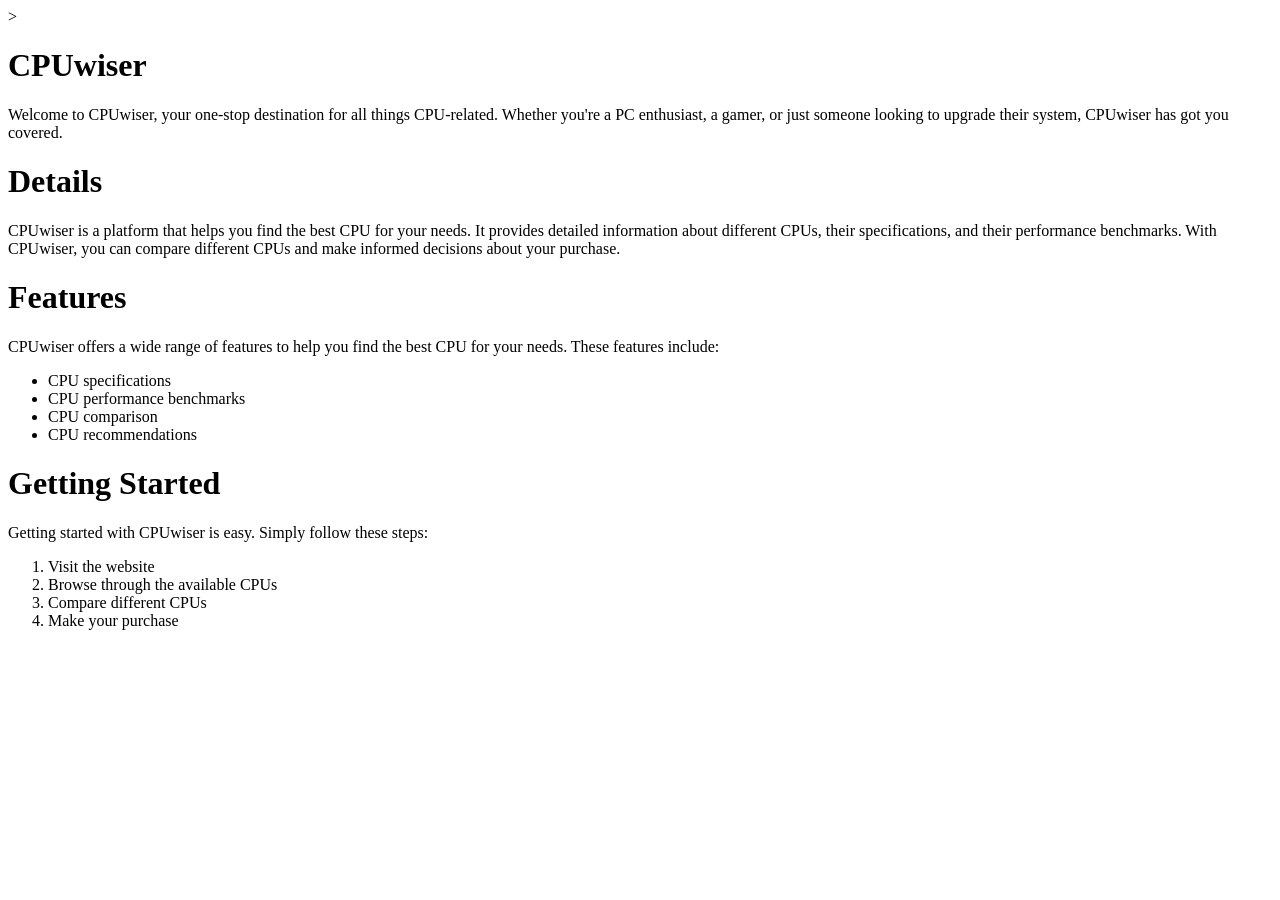
==== docs/index.html @ a4c23f47 "init index page" ====
>
<!DOCTYPE html>
<html lang="en">

<head>
    <meta charset="UTF-8">
    <meta name="viewport" content="width=device-width, initial-scale=1.0">
    <title>doc for the CPUwiser</title>
</head>

<body>
    <!--  want to make the some landing page here just make the center text like the CPU wise and then in the bottom like that the some thing is comming up and this doc is for that project details with the arcticture diagram and all teh ting 
       -->
    <h1>
        CPUwiser
    </h1>
    <div>
        <p>
            Welcome to CPUwiser, your one-stop destination for all things CPU-related. Whether you're a PC
            enthusiast, a gamer, or just someone looking to upgrade their system, CPUwiser has got you covered.
        </p>
    </div>
    <div>
        <h1>
            Details
        </h1>
        <p>
            CPUwiser is a platform that helps you find the best CPU for your needs. It provides detailed information
            about different CPUs, their specifications, and their performance benchmarks. With CPUwiser, you can compare
            different CPUs and make informed decisions about your purchase.
        </p>
    </div>
    <div>
        <h1>
            Features
        </h1>
        <p>
            CPUwiser offers a wide range of features to help you find the best CPU for your needs. These features
            include:
        </p>
        <ul>
            <li>CPU specifications</li>
            <li>CPU performance benchmarks</li>
            <li>CPU comparison</li>
            <li>CPU recommendations</li>
        </ul>
    </div>
    <div>
        <h1>
            Getting Started
        </h1>
        <p>
            Getting started with CPUwiser is easy. Simply follow these steps:
        </p>
        <ol>
            <li>Visit the website</li>
            <li>Browse through the available CPUs</li>
            <li>Compare different CPUs</li>
            <li>Make your purchase</li>
        </ol>
    </div>
</body>

</html>
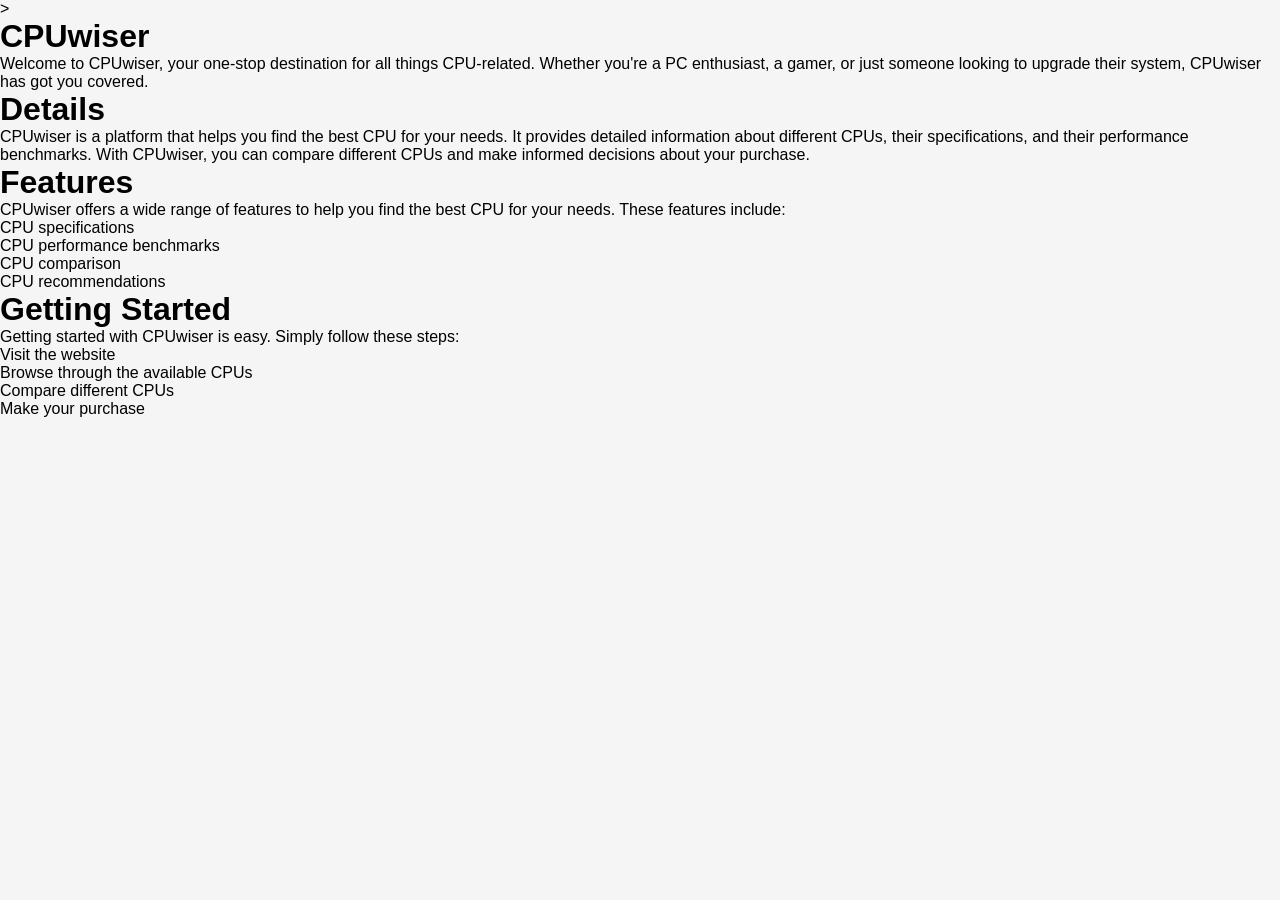
==== commit 74481279: "init index page 01" ====
--- a/docs/index.html
+++ b/docs/index.html
@@ -7,6 +7,18 @@
     <meta name="viewport" content="width=device-width, initial-scale=1.0">
     <title>doc for the CPUwiser</title>
 </head>
+<style>
+    * {
+        margin: 0;
+        padding: 0;
+        box-sizing: border-box;
+    }
+
+    body {
+        font-family: Arial, sans-serif;
+        background-color: #f5f5f5;
+    }
+</style>
 
 <body>
     <!--  want to make the some landing page here just make the center text like the CPU wise and then in the bottom like that the some thing is comming up and this doc is for that project details with the arcticture diagram and all teh ting 
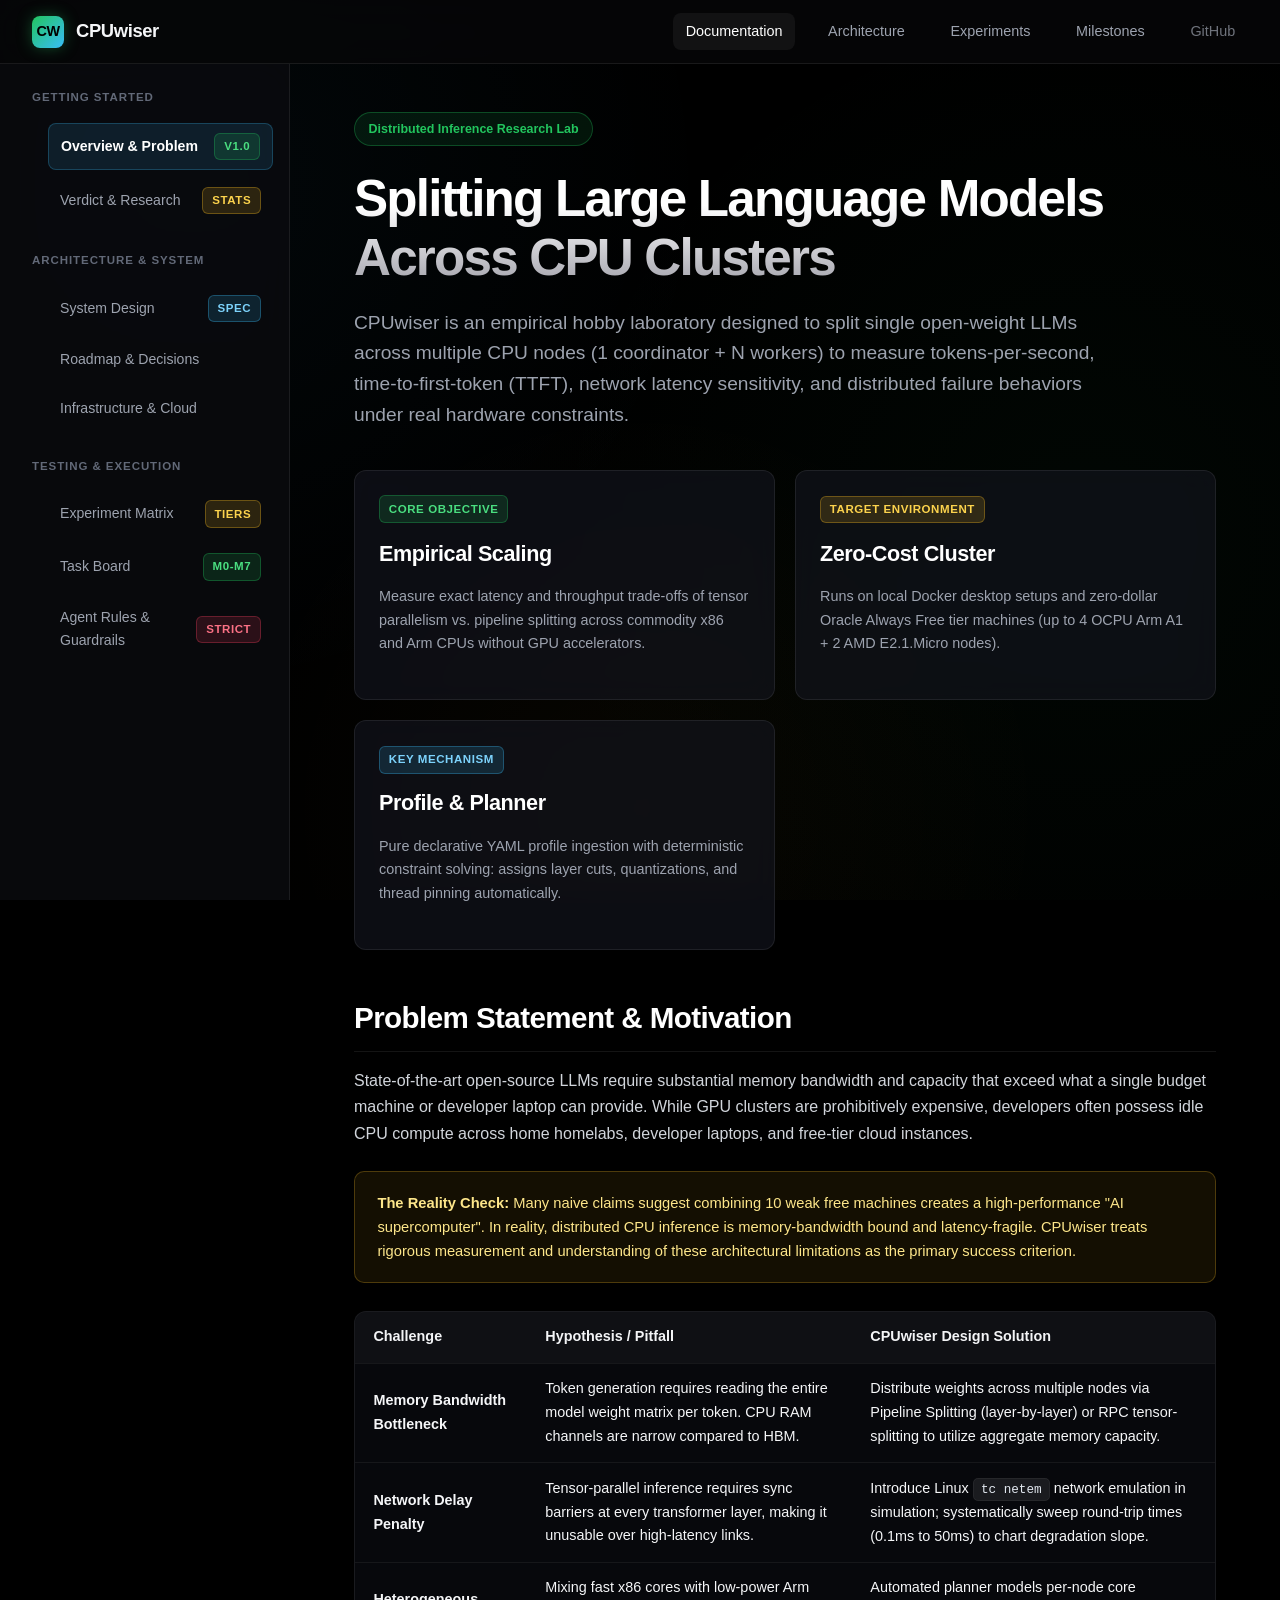
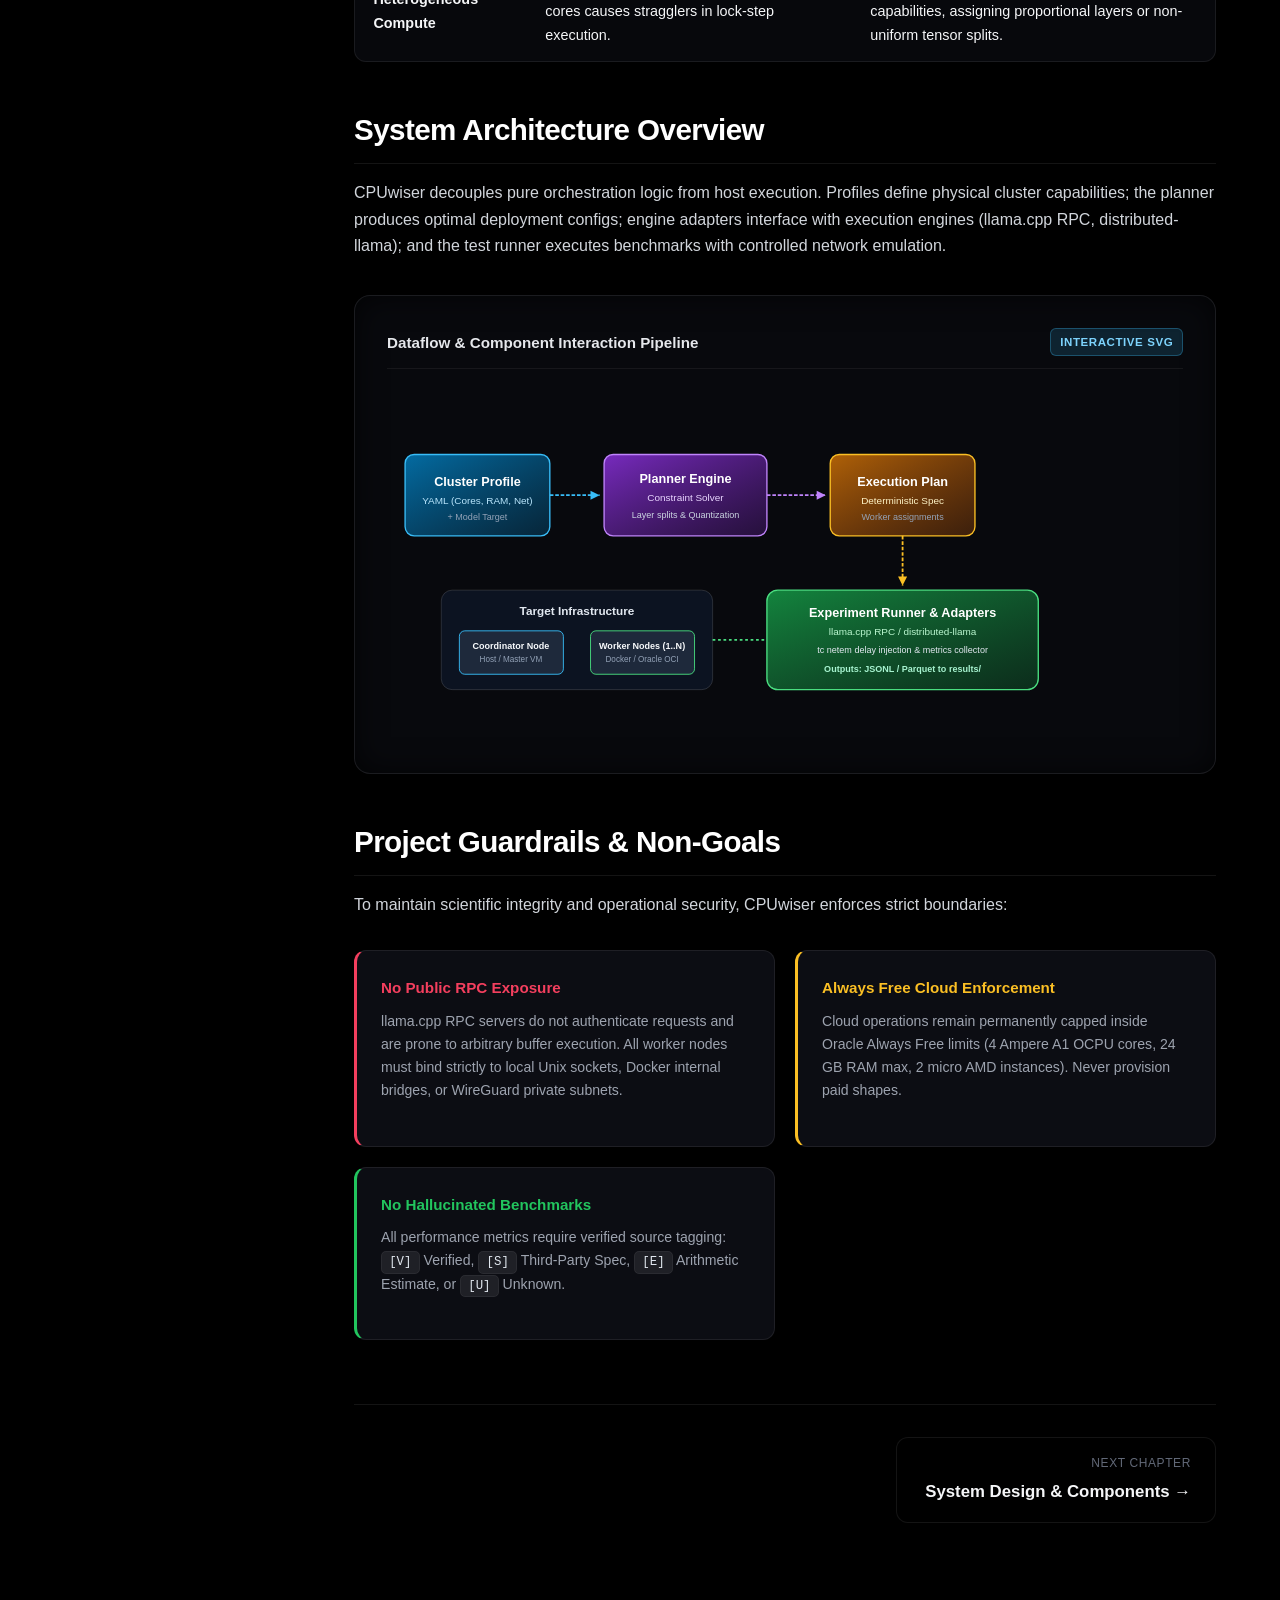
==== commit b7687241: "pushing docs" ====
--- a/docs/index.html
+++ b/docs/index.html
@@ -1,76 +1,275 @@
->
 <!DOCTYPE html>
 <html lang="en">
-
 <head>
-    <meta charset="UTF-8">
-    <meta name="viewport" content="width=device-width, initial-scale=1.0">
-    <title>doc for the CPUwiser</title>
+  <meta charset="UTF-8">
+  <meta name="viewport" content="width=device-width, initial-scale=1.0">
+  <title>CPUwiser — Distributed-CPU LLM Inference Lab</title>
+  <link rel="stylesheet" href="website/assets/css/style.css">
 </head>
-<style>
-    * {
-        margin: 0;
-        padding: 0;
-        box-sizing: border-box;
-    }
-
-    body {
-        font-family: Arial, sans-serif;
-        background-color: #f5f5f5;
-    }
-</style>
-
 <body>
-    <!--  want to make the some landing page here just make the center text like the CPU wise and then in the bottom like that the some thing is comming up and this doc is for that project details with the arcticture diagram and all teh ting 
-       -->
-    <h1>
-        CPUwiser
-    </h1>
-    <div>
+
+  <!-- Top Navigation Bar -->
+  <header class="top-nav">
+    <a href="index.html" class="brand">
+      <div class="brand-icon">CW</div>
+      <span>CPUwiser</span>
+    </a>
+    <nav class="nav-links">
+      <a href="index.html" class="nav-link active">Documentation</a>
+      <a href="website/design.html" class="nav-link">Architecture</a>
+      <a href="website/experiments.html" class="nav-link">Experiments</a>
+      <a href="website/tasks.html" class="nav-link">Milestones</a>
+      <a href="https://github.com" target="_blank" class="nav-link" style="opacity: 0.7;">GitHub</a>
+    </nav>
+  </header>
+
+  <div class="app-layout">
+    <!-- Left Book-Style Sidebar -->
+    <aside class="sidebar">
+      <div class="sidebar-group">
+        <div class="sidebar-title">Getting Started</div>
+        <ul class="sidebar-menu">
+          <li class="sidebar-item active"><a href="index.html"><span>Overview & Problem</span> <span class="badge badge-green">v1.0</span></a></li>
+          <li class="sidebar-item"><a href="website/research.html"><span>Verdict & Research</span> <span class="badge badge-yellow">Stats</span></a></li>
+        </ul>
+      </div>
+
+      <div class="sidebar-group">
+        <div class="sidebar-title">Architecture & System</div>
+        <ul class="sidebar-menu">
+          <li class="sidebar-item"><a href="website/design.html"><span>System Design</span> <span class="badge badge-cyan">Spec</span></a></li>
+          <li class="sidebar-item"><a href="website/plan.html"><span>Roadmap & Decisions</span></a></li>
+          <li class="sidebar-item"><a href="website/infra.html"><span>Infrastructure & Cloud</span></a></li>
+        </ul>
+      </div>
+
+      <div class="sidebar-group">
+        <div class="sidebar-title">Testing & Execution</div>
+        <ul class="sidebar-menu">
+          <li class="sidebar-item"><a href="website/experiments.html"><span>Experiment Matrix</span> <span class="badge badge-yellow">Tiers</span></a></li>
+          <li class="sidebar-item"><a href="website/tasks.html"><span>Task Board</span> <span class="badge badge-green">M0-M7</span></a></li>
+          <li class="sidebar-item"><a href="website/claude.html"><span>Agent Rules & Guardrails</span> <span class="badge badge-red">Strict</span></a></li>
+        </ul>
+      </div>
+    </aside>
+
+    <!-- Main Content Area -->
+    <main class="main-wrapper">
+      <div class="content-container">
+        
+        <!-- Hero Section -->
+        <div class="hero-badge">Distributed Inference Research Lab</div>
+        <h1 class="hero-title">Splitting Large Language Models Across CPU Clusters</h1>
+        <p class="hero-subtitle">
+          CPUwiser is an empirical hobby laboratory designed to split single open-weight LLMs across multiple CPU nodes (1 coordinator + N workers) to measure tokens-per-second, time-to-first-token (TTFT), network latency sensitivity, and distributed failure behaviors under real hardware constraints.
+        </p>
+
+        <!-- Executive Metrics Cards -->
+        <div class="card-grid">
+          <div class="glass-card">
+            <span class="badge badge-green">Core Objective</span>
+            <h3 style="margin-top: 0.75rem;">Empirical Scaling</h3>
+            <p style="color: var(--text-secondary); font-size: 0.9rem;">
+              Measure exact latency and throughput trade-offs of tensor parallelism vs. pipeline splitting across commodity x86 and Arm CPUs without GPU accelerators.
+            </p>
+          </div>
+          <div class="glass-card">
+            <span class="badge badge-yellow">Target Environment</span>
+            <h3 style="margin-top: 0.75rem;">Zero-Cost Cluster</h3>
+            <p style="color: var(--text-secondary); font-size: 0.9rem;">
+              Runs on local Docker desktop setups and zero-dollar Oracle Always Free tier machines (up to 4 OCPU Arm A1 + 2 AMD E2.1.Micro nodes).
+            </p>
+          </div>
+          <div class="glass-card">
+            <span class="badge badge-cyan">Key Mechanism</span>
+            <h3 style="margin-top: 0.75rem;">Profile & Planner</h3>
+            <p style="color: var(--text-secondary); font-size: 0.9rem;">
+              Pure declarative YAML profile ingestion with deterministic constraint solving: assigns layer cuts, quantizations, and thread pinning automatically.
+            </p>
+          </div>
+        </div>
+
+        <!-- Problem Statement & Solution Section -->
+        <h2>Problem Statement & Motivation</h2>
         <p>
-            Welcome to CPUwiser, your one-stop destination for all things CPU-related. Whether you're a PC
-            enthusiast, a gamer, or just someone looking to upgrade their system, CPUwiser has got you covered.
-        </p>
-    </div>
-    <div>
-        <h1>
-            Details
-        </h1>
+          State-of-the-art open-source LLMs require substantial memory bandwidth and capacity that exceed what a single budget machine or developer laptop can provide. While GPU clusters are prohibitively expensive, developers often possess idle CPU compute across home homelabs, developer laptops, and free-tier cloud instances.
+        </p>
+
+        <div class="callout callout-warning">
+          <div>
+            <strong>The Reality Check:</strong> Many naive claims suggest combining 10 weak free machines creates a high-performance "AI supercomputer". In reality, distributed CPU inference is memory-bandwidth bound and latency-fragile. CPUwiser treats rigorous measurement and understanding of these architectural limitations as the primary success criterion.
+          </div>
+        </div>
+
+        <div class="table-container">
+          <table>
+            <thead>
+              <tr>
+                <th>Challenge</th>
+                <th>Hypothesis / Pitfall</th>
+                <th>CPUwiser Design Solution</th>
+              </tr>
+            </thead>
+            <tbody>
+              <tr>
+                <td><strong>Memory Bandwidth Bottleneck</strong></td>
+                <td>Token generation requires reading the entire model weight matrix per token. CPU RAM channels are narrow compared to HBM.</td>
+                <td>Distribute weights across multiple nodes via Pipeline Splitting (layer-by-layer) or RPC tensor-splitting to utilize aggregate memory capacity.</td>
+              </tr>
+              <tr>
+                <td><strong>Network Delay Penalty</strong></td>
+                <td>Tensor-parallel inference requires sync barriers at every transformer layer, making it unusable over high-latency links.</td>
+                <td>Introduce Linux <code>tc netem</code> network emulation in simulation; systematically sweep round-trip times (0.1ms to 50ms) to chart degradation slope.</td>
+              </tr>
+              <tr>
+                <td><strong>Heterogeneous Compute</strong></td>
+                <td>Mixing fast x86 cores with low-power Arm cores causes stragglers in lock-step execution.</td>
+                <td>Automated planner models per-node core capabilities, assigning proportional layers or non-uniform tensor splits.</td>
+              </tr>
+            </tbody>
+          </table>
+        </div>
+
+        <!-- Interactive Architecture Diagram -->
+        <h2>System Architecture Overview</h2>
         <p>
-            CPUwiser is a platform that helps you find the best CPU for your needs. It provides detailed information
-            about different CPUs, their specifications, and their performance benchmarks. With CPUwiser, you can compare
-            different CPUs and make informed decisions about your purchase.
-        </p>
-    </div>
-    <div>
-        <h1>
-            Features
-        </h1>
+          CPUwiser decouples pure orchestration logic from host execution. Profiles define physical cluster capabilities; the planner produces optimal deployment configs; engine adapters interface with execution engines (llama.cpp RPC, distributed-llama); and the test runner executes benchmarks with controlled network emulation.
+        </p>
+
+        <div class="diagram-container">
+          <div class="diagram-header">
+            <span class="diagram-title">Dataflow & Component Interaction Pipeline</span>
+            <span class="badge badge-cyan">Interactive SVG</span>
+          </div>
+
+          <svg viewBox="0 0 880 340" width="100%" height="340" style="font-family: var(--font-sans);">
+            <defs>
+              <linearGradient id="grad-blue" x1="0%" y1="0%" x2="100%" y2="100%">
+                <stop offset="0%" stop-color="#0284c7" stop-opacity="0.8"/>
+                <stop offset="100%" stop-color="#0369a1" stop-opacity="0.3"/>
+              </linearGradient>
+              <linearGradient id="grad-green" x1="0%" y1="0%" x2="100%" y2="100%">
+                <stop offset="0%" stop-color="#16a34a" stop-opacity="0.8"/>
+                <stop offset="100%" stop-color="#15803d" stop-opacity="0.3"/>
+              </linearGradient>
+              <linearGradient id="grad-yellow" x1="0%" y1="0%" x2="100%" y2="100%">
+                <stop offset="0%" stop-color="#d97706" stop-opacity="0.8"/>
+                <stop offset="100%" stop-color="#b45309" stop-opacity="0.3"/>
+              </linearGradient>
+              <linearGradient id="grad-purple" x1="0%" y1="0%" x2="100%" y2="100%">
+                <stop offset="0%" stop-color="#9333ea" stop-opacity="0.8"/>
+                <stop offset="100%" stop-color="#6b21a8" stop-opacity="0.3"/>
+              </linearGradient>
+              <filter id="glow" x="-20%" y="-20%" width="140%" height="140%">
+                <feGaussianBlur stdDeviation="5" result="blur" />
+                <feComposite in="SourceGraphic" in2="blur" operator="over" />
+              </filter>
+            </defs>
+
+            <!-- Inputs Box -->
+            <g class="diagram-node">
+              <rect x="20" y="50" width="160" height="90" rx="10" fill="url(#grad-blue)" stroke="#38bdf8" stroke-width="1.5" />
+              <text x="100" y="85" fill="#ffffff" font-size="14" font-weight="700" text-anchor="middle">Cluster Profile</text>
+              <text x="100" y="105" fill="#bae6fd" font-size="11" text-anchor="middle">YAML (Cores, RAM, Net)</text>
+              <text x="100" y="122" fill="#94a3b8" font-size="10" text-anchor="middle">+ Model Target</text>
+            </g>
+
+            <!-- Arrow 1 -->
+            <path d="M 180 95 L 235 95" stroke="#38bdf8" stroke-width="2" marker-end="url(#arrow)" stroke-dasharray="4 2"/>
+            <polygon points="235,95 225,90 225,100" fill="#38bdf8" />
+
+            <!-- Planner Box -->
+            <g class="diagram-node">
+              <rect x="240" y="50" width="180" height="90" rx="10" fill="url(#grad-purple)" stroke="#c084fc" stroke-width="1.5" />
+              <text x="330" y="82" fill="#ffffff" font-size="14" font-weight="700" text-anchor="middle">Planner Engine</text>
+              <text x="330" y="102" fill="#e9d5ff" font-size="11" text-anchor="middle">Constraint Solver</text>
+              <text x="330" y="120" fill="#cbd5e1" font-size="10" text-anchor="middle">Layer splits & Quantization</text>
+            </g>
+
+            <!-- Arrow 2 -->
+            <path d="M 420 95 L 485 95" stroke="#c084fc" stroke-width="2" stroke-dasharray="4 2"/>
+            <polygon points="485,95 475,90 475,100" fill="#c084fc" />
+
+            <!-- Plan Spec -->
+            <g class="diagram-node">
+              <rect x="490" y="50" width="160" height="90" rx="10" fill="url(#grad-yellow)" stroke="#fbbf24" stroke-width="1.5" />
+              <text x="570" y="85" fill="#ffffff" font-size="14" font-weight="700" text-anchor="middle">Execution Plan</text>
+              <text x="570" y="105" fill="#fef3c7" font-size="11" text-anchor="middle">Deterministic Spec</text>
+              <text x="570" y="122" fill="#94a3b8" font-size="10" text-anchor="middle">Worker assignments</text>
+            </g>
+
+            <!-- Arrow 3 (down to Runner) -->
+            <path d="M 570 140 L 570 195" stroke="#fbbf24" stroke-width="2" stroke-dasharray="4 2"/>
+            <polygon points="570,195 565,185 575,185" fill="#fbbf24" />
+
+            <!-- Runner & Infra Execution -->
+            <g class="diagram-node">
+              <rect x="420" y="200" width="300" height="110" rx="12" fill="url(#grad-green)" stroke="#4ade80" stroke-width="1.5" />
+              <text x="570" y="230" fill="#ffffff" font-size="14" font-weight="700" text-anchor="middle">Experiment Runner & Adapters</text>
+              <text x="570" y="250" fill="#bbf7d0" font-size="11" text-anchor="middle">llama.cpp RPC / distributed-llama</text>
+              <text x="570" y="270" fill="#e2e8f0" font-size="10" text-anchor="middle">tc netem delay injection & metrics collector</text>
+              <text x="570" y="290" fill="#a7f3d0" font-size="10" font-weight="600" text-anchor="middle">Outputs: JSONL / Parquet to results/</text>
+            </g>
+
+            <!-- Nodes simulation -->
+            <g class="diagram-node">
+              <rect x="60" y="200" width="300" height="110" rx="12" fill="rgba(15, 23, 42, 0.7)" stroke="rgba(255, 255, 255, 0.15)" stroke-width="1" />
+              <text x="210" y="228" fill="#e2e8f0" font-size="13" font-weight="700" text-anchor="middle">Target Infrastructure</text>
+              
+              <rect x="80" y="245" width="115" height="48" rx="6" fill="#1e293b" stroke="#38bdf8" stroke-width="1"/>
+              <text x="137" y="265" fill="#f8fafc" font-size="10" font-weight="600" text-anchor="middle">Coordinator Node</text>
+              <text x="137" y="280" fill="#94a3b8" font-size="9" text-anchor="middle">Host / Master VM</text>
+
+              <rect x="225" y="245" width="115" height="48" rx="6" fill="#1e293b" stroke="#4ade80" stroke-width="1"/>
+              <text x="282" y="265" fill="#f8fafc" font-size="10" font-weight="600" text-anchor="middle">Worker Nodes (1..N)</text>
+              <text x="282" y="280" fill="#94a3b8" font-size="9" text-anchor="middle">Docker / Oracle OCI</text>
+            </g>
+
+            <!-- Line between Infra and Runner -->
+            <path d="M 360 255 L 420 255" stroke="#4ade80" stroke-width="2" stroke-dasharray="3 3"/>
+          </svg>
+        </div>
+
+        <!-- Strict Lab Guardrails -->
+        <h2>Project Guardrails & Non-Goals</h2>
         <p>
-            CPUwiser offers a wide range of features to help you find the best CPU for your needs. These features
-            include:
-        </p>
-        <ul>
-            <li>CPU specifications</li>
-            <li>CPU performance benchmarks</li>
-            <li>CPU comparison</li>
-            <li>CPU recommendations</li>
-        </ul>
-    </div>
-    <div>
-        <h1>
-            Getting Started
-        </h1>
-        <p>
-            Getting started with CPUwiser is easy. Simply follow these steps:
-        </p>
-        <ol>
-            <li>Visit the website</li>
-            <li>Browse through the available CPUs</li>
-            <li>Compare different CPUs</li>
-            <li>Make your purchase</li>
-        </ol>
-    </div>
+          To maintain scientific integrity and operational security, CPUwiser enforces strict boundaries:
+        </p>
+
+        <div class="card-grid">
+          <div class="glass-card" style="border-left: 3px solid var(--accent-red);">
+            <strong style="color: var(--accent-red); font-size: 0.95rem;">No Public RPC Exposure</strong>
+            <p style="margin-top: 0.5rem; font-size: 0.88rem; color: var(--text-secondary);">
+              llama.cpp RPC servers do not authenticate requests and are prone to arbitrary buffer execution. All worker nodes must bind strictly to local Unix sockets, Docker internal bridges, or WireGuard private subnets.
+            </p>
+          </div>
+          <div class="glass-card" style="border-left: 3px solid var(--accent-yellow);">
+            <strong style="color: var(--accent-yellow); font-size: 0.95rem;">Always Free Cloud Enforcement</strong>
+            <p style="margin-top: 0.5rem; font-size: 0.88rem; color: var(--text-secondary);">
+              Cloud operations remain permanently capped inside Oracle Always Free limits (4 Ampere A1 OCPU cores, 24 GB RAM max, 2 micro AMD instances). Never provision paid shapes.
+            </p>
+          </div>
+          <div class="glass-card" style="border-left: 3px solid var(--accent-green);">
+            <strong style="color: var(--accent-green); font-size: 0.95rem;">No Hallucinated Benchmarks</strong>
+            <p style="margin-top: 0.5rem; font-size: 0.88rem; color: var(--text-secondary);">
+              All performance metrics require verified source tagging: <code>[V]</code> Verified, <code>[S]</code> Third-Party Spec, <code>[E]</code> Arithmetic Estimate, or <code>[U]</code> Unknown.
+            </p>
+          </div>
+        </div>
+
+        <!-- Book-Style Footer Navigation -->
+        <div class="doc-footer-nav">
+          <div style="flex: 1;"></div>
+          <a href="website/design.html" class="doc-footer-btn" style="text-align: right;">
+            <span class="label">Next Chapter</span>
+            <span class="title">System Design & Components →</span>
+          </a>
+        </div>
+
+      </div>
+    </main>
+  </div>
+
+  <script src="website/assets/js/main.js"></script>
 </body>
-
-</html>+</html>
--- a/docs/website/assets/css/style.css
+++ b/docs/website/assets/css/style.css
@@ -0,0 +1,552 @@
+/* CPUwiser Production Documentation Design System */
+/* Theme: OLED Pitch Black + Apple-style Frosted Glass + Neon Accents */
+
+:root {
+  --bg-primary: #000000;
+  --bg-secondary: #000000;
+  --bg-tertiary: #000000;
+
+  --glass-bg: rgba(0, 0, 0, 0.65);
+  --glass-bg-hover: rgba(28, 32, 45, 0.75);
+  --glass-border: rgba(255, 255, 255, 0.08);
+  --glass-border-hover: rgba(255, 255, 255, 0.16);
+  --glass-shadow: 0 8px 32px 0 rgba(0, 0, 0, 0.45);
+
+  --text-primary: #f5f6f8;
+  --text-secondary: #9da3af;
+  --text-muted: #626978;
+
+  --accent-green: #22c55e;
+  --accent-green-glow: rgba(34, 197, 94, 0.22);
+  --accent-yellow: #fbbf24;
+  --accent-yellow-glow: rgba(251, 191, 36, 0.22);
+  --accent-red: #f43f5e;
+  --accent-red-glow: rgba(244, 63, 94, 0.22);
+  --accent-cyan: #38bdf8;
+  --accent-cyan-glow: rgba(56, 189, 248, 0.22);
+
+  --font-sans: -apple-system, BlinkMacSystemFont, "SF Pro Display", "SF Pro Text", "Segoe UI", Roboto, Helvetica, Arial, sans-serif;
+  --font-mono: "SF Mono", "Fira Code", Menlo, Monaco, Consolas, monospace;
+
+  --sidebar-width: 290px;
+  --header-height: 64px;
+}
+
+* {
+  margin: 0;
+  padding: 0;
+  box-sizing: border-box;
+}
+
+html {
+  scroll-behavior: smooth;
+  color-scheme: dark;
+}
+
+body {
+  background-color: var(--bg-primary);
+  color: var(--text-primary);
+  font-family: var(--font-sans);
+  line-height: 1.65;
+  -webkit-font-smoothing: antialiased;
+  -moz-osx-font-smoothing: grayscale;
+  overflow-x: hidden;
+  background-image:
+    radial-gradient(circle at 15% 20%, rgba(56, 189, 248, 0.04) 0%, transparent 40%),
+    radial-gradient(circle at 85% 60%, rgba(34, 197, 94, 0.035) 0%, transparent 45%),
+    radial-gradient(circle at 50% 90%, rgba(251, 191, 36, 0.03) 0%, transparent 40%);
+  background-attachment: fixed;
+}
+
+/* Glassmorphism Classes */
+.glass-panel {
+  background: var(--glass-bg);
+  backdrop-filter: blur(18px);
+  -webkit-backdrop-filter: blur(18px);
+  border: 1px solid var(--glass-border);
+  border-radius: 14px;
+  box-shadow: var(--glass-shadow);
+  transition: all 0.25s cubic-bezier(0.16, 1, 0.3, 1);
+}
+
+.glass-panel:hover {
+  border-color: var(--glass-border-hover);
+}
+
+.glass-card {
+  background: rgba(20, 23, 33, 0.6);
+  backdrop-filter: blur(14px);
+  -webkit-backdrop-filter: blur(14px);
+  border: 1px solid var(--glass-border);
+  border-radius: 12px;
+  padding: 1.5rem;
+  transition: transform 0.2s ease, border-color 0.2s ease, box-shadow 0.2s ease;
+}
+
+.glass-card:hover {
+  transform: translateY(-2px);
+  border-color: rgba(255, 255, 255, 0.18);
+  box-shadow: 0 12px 30px rgba(0, 0, 0, 0.5);
+}
+
+/* Layout */
+.app-layout {
+  display: flex;
+  min-height: 100vh;
+}
+
+/* Navigation Header */
+.top-nav {
+  position: fixed;
+  top: 0;
+  left: 0;
+  right: 0;
+  height: var(--header-height);
+  background: rgba(7, 7, 9, 0.75);
+  backdrop-filter: blur(20px);
+  -webkit-backdrop-filter: blur(20px);
+  border-bottom: 1px solid var(--glass-border);
+  display: flex;
+  align-items: center;
+  justify-content: space-between;
+  padding: 0 2rem;
+  z-index: 1000;
+}
+
+.brand {
+  display: flex;
+  align-items: center;
+  gap: 0.75rem;
+  text-decoration: none;
+  color: var(--text-primary);
+  font-weight: 700;
+  font-size: 1.15rem;
+  letter-spacing: -0.02em;
+}
+
+.brand-icon {
+  width: 32px;
+  height: 32px;
+  border-radius: 8px;
+  background: linear-gradient(135deg, #22c55e 0%, #38bdf8 100%);
+  display: flex;
+  align-items: center;
+  justify-content: center;
+  color: #000;
+  font-weight: 900;
+  font-size: 0.9rem;
+  box-shadow: 0 0 15px rgba(34, 197, 94, 0.35);
+}
+
+.nav-links {
+  display: flex;
+  gap: 1.25rem;
+  align-items: center;
+}
+
+.nav-link {
+  color: var(--text-secondary);
+  text-decoration: none;
+  font-size: 0.9rem;
+  font-weight: 500;
+  transition: color 0.15s ease;
+  padding: 0.4rem 0.8rem;
+  border-radius: 8px;
+}
+
+.nav-link:hover,
+.nav-link.active {
+  color: #fff;
+  background: rgba(255, 255, 255, 0.05);
+}
+
+/* Sidebar navigation */
+.sidebar {
+  position: fixed;
+  top: var(--header-height);
+  left: 0;
+  width: var(--sidebar-width);
+  height: calc(100vh - var(--header-height));
+  background: rgba(10, 11, 15, 0.85);
+  backdrop-filter: blur(20px);
+  -webkit-backdrop-filter: blur(20px);
+  border-right: 1px solid var(--glass-border);
+  padding: 1.5rem 1rem 3rem 1.25rem;
+  overflow-y: auto;
+  z-index: 900;
+}
+
+.sidebar::-webkit-scrollbar {
+  width: 5px;
+}
+
+.sidebar::-webkit-scrollbar-thumb {
+  background: rgba(255, 255, 255, 0.1);
+  border-radius: 4px;
+}
+
+.sidebar-group {
+  margin-bottom: 1.75rem;
+}
+
+.sidebar-title {
+  text-transform: uppercase;
+  font-size: 0.72rem;
+  font-weight: 700;
+  letter-spacing: 0.08em;
+  color: var(--text-muted);
+  margin-bottom: 0.6rem;
+  padding-left: 0.75rem;
+}
+
+.sidebar-menu {
+  list-style: none;
+}
+
+.sidebar-item a {
+  display: flex;
+  align-items: center;
+  justify-content: space-between;
+  padding: 0.55rem 0.75rem;
+  color: var(--text-secondary);
+  text-decoration: none;
+  font-size: 0.88rem;
+  font-weight: 500;
+  border-radius: 8px;
+  transition: all 0.15s ease;
+  margin-bottom: 2px;
+}
+
+.sidebar-item a:hover {
+  color: #fff;
+  background: rgba(255, 255, 255, 0.05);
+}
+
+.sidebar-item.active a {
+  color: #fff;
+  background: rgba(56, 189, 248, 0.12);
+  border: 1px solid rgba(56, 189, 248, 0.25);
+  font-weight: 600;
+}
+
+/* Main Content Area */
+.main-wrapper {
+  margin-left: var(--sidebar-width);
+  margin-top: var(--header-height);
+  flex: 1;
+  max-width: calc(100% - var(--sidebar-width));
+  padding: 3rem 4rem 6rem;
+}
+
+.content-container {
+  max-width: 960px;
+  margin: 0 auto;
+}
+
+/* Hero Section */
+.hero-badge {
+  display: inline-flex;
+  align-items: center;
+  gap: 0.5rem;
+  padding: 0.35rem 0.85rem;
+  border-radius: 9999px;
+  font-size: 0.78rem;
+  font-weight: 600;
+  background: rgba(34, 197, 94, 0.1);
+  border: 1px solid rgba(34, 197, 94, 0.3);
+  color: var(--accent-green);
+  margin-bottom: 1.5rem;
+}
+
+.hero-title {
+  font-size: 3.2rem;
+  font-weight: 800;
+  letter-spacing: -0.035em;
+  line-height: 1.15;
+  margin-bottom: 1.25rem;
+  background: linear-gradient(180deg, #ffffff 30%, #a1a1aa 100%);
+  -webkit-background-clip: text;
+  -webkit-text-fill-color: transparent;
+}
+
+.hero-subtitle {
+  font-size: 1.2rem;
+  color: var(--text-secondary);
+  line-height: 1.6;
+  margin-bottom: 2.5rem;
+  max-width: 780px;
+}
+
+/* Callouts / Alerts */
+.callout {
+  padding: 1.15rem 1.4rem;
+  border-radius: 10px;
+  margin: 1.5rem 0;
+  font-size: 0.92rem;
+  display: flex;
+  gap: 0.85rem;
+  align-items: flex-start;
+  backdrop-filter: blur(12px);
+}
+
+.callout-info {
+  background: rgba(56, 189, 248, 0.08);
+  border: 1px solid rgba(56, 189, 248, 0.25);
+  color: #bae6fd;
+}
+
+.callout-warning {
+  background: rgba(251, 191, 36, 0.08);
+  border: 1px solid rgba(251, 191, 36, 0.25);
+  color: #fde68a;
+}
+
+.callout-danger {
+  background: rgba(244, 63, 94, 0.08);
+  border: 1px solid rgba(244, 63, 94, 0.25);
+  color: #fecdd3;
+}
+
+.callout-success {
+  background: rgba(34, 197, 94, 0.08);
+  border: 1px solid rgba(34, 197, 94, 0.25);
+  color: #bbf7d0;
+}
+
+/* Badges & Tags */
+.badge {
+  display: inline-block;
+  padding: 0.2rem 0.55rem;
+  border-radius: 6px;
+  font-size: 0.72rem;
+  font-weight: 600;
+  text-transform: uppercase;
+  letter-spacing: 0.05em;
+}
+
+.badge-green {
+  background: rgba(34, 197, 94, 0.15);
+  color: #4ade80;
+  border: 1px solid rgba(34, 197, 94, 0.3);
+}
+
+.badge-yellow {
+  background: rgba(251, 191, 36, 0.15);
+  color: #fcd34d;
+  border: 1px solid rgba(251, 191, 36, 0.3);
+}
+
+.badge-red {
+  background: rgba(244, 63, 94, 0.15);
+  color: #fb7185;
+  border: 1px solid rgba(244, 63, 94, 0.3);
+}
+
+.badge-cyan {
+  background: rgba(56, 189, 248, 0.15);
+  color: #7dd3fc;
+  border: 1px solid rgba(56, 189, 248, 0.3);
+}
+
+/* Grid Cards */
+.card-grid {
+  display: grid;
+  grid-template-columns: repeat(auto-fit, minmax(280px, 1fr));
+  gap: 1.25rem;
+  margin: 2rem 0;
+}
+
+/* Typography in content */
+h1,
+h2,
+h3,
+h4 {
+  color: #fff;
+  letter-spacing: -0.02em;
+  font-weight: 700;
+}
+
+h2 {
+  font-size: 1.85rem;
+  margin: 2.75rem 0 1rem;
+  padding-bottom: 0.5rem;
+  border-bottom: 1px solid var(--glass-border);
+}
+
+h3 {
+  font-size: 1.35rem;
+  margin: 2rem 0 0.85rem;
+}
+
+p {
+  margin-bottom: 1.2rem;
+  color: #d1d5db;
+}
+
+ul,
+ol {
+  margin: 1rem 0 1.5rem 1.75rem;
+  color: #d1d5db;
+}
+
+li {
+  margin-bottom: 0.5rem;
+}
+
+/* Code & Pre */
+code {
+  font-family: var(--font-mono);
+  font-size: 0.88em;
+  background: rgba(255, 255, 255, 0.08);
+  padding: 0.2rem 0.45rem;
+  border-radius: 5px;
+  color: #e2e8f0;
+  border: 1px solid rgba(255, 255, 255, 0.05);
+}
+
+pre {
+  background: #090a0d;
+  border: 1px solid var(--glass-border);
+  border-radius: 12px;
+  padding: 1.25rem;
+  overflow-x: auto;
+  margin: 1.5rem 0;
+  position: relative;
+}
+
+pre code {
+  background: none;
+  padding: 0;
+  border: none;
+  color: #e2e8f0;
+  font-size: 0.88rem;
+  line-height: 1.55;
+}
+
+/* Tables */
+.table-container {
+  overflow-x: auto;
+  margin: 1.75rem 0;
+  border-radius: 12px;
+  border: 1px solid var(--glass-border);
+  background: rgba(15, 17, 24, 0.5);
+  backdrop-filter: blur(12px);
+}
+
+table {
+  width: 100%;
+  border-collapse: collapse;
+  text-align: left;
+  font-size: 0.9rem;
+}
+
+th,
+td {
+  padding: 0.85rem 1.15rem;
+  border-bottom: 1px solid rgba(255, 255, 255, 0.06);
+}
+
+th {
+  background: rgba(255, 255, 255, 0.03);
+  color: #f3f4f6;
+  font-weight: 600;
+}
+
+tr:last-child td {
+  border-bottom: none;
+}
+
+tr:hover td {
+  background: rgba(255, 255, 255, 0.02);
+}
+
+/* Architecture Interactive SVG Diagrams */
+.diagram-container {
+  background: #08090d;
+  border: 1px solid var(--glass-border);
+  border-radius: 16px;
+  padding: 2rem;
+  margin: 2.25rem 0;
+  box-shadow: inset 0 0 30px rgba(0, 0, 0, 0.7);
+  overflow: hidden;
+}
+
+.diagram-header {
+  display: flex;
+  justify-content: space-between;
+  align-items: center;
+  margin-bottom: 1.5rem;
+  padding-bottom: 0.75rem;
+  border-bottom: 1px solid rgba(255, 255, 255, 0.06);
+}
+
+.diagram-title {
+  font-size: 0.95rem;
+  font-weight: 600;
+  color: #e5e7eb;
+}
+
+/* Pagination / Book Footer */
+.doc-footer-nav {
+  display: flex;
+  justify-content: space-between;
+  gap: 1.5rem;
+  margin-top: 4rem;
+  padding-top: 2rem;
+  border-top: 1px solid var(--glass-border);
+}
+
+.doc-footer-btn {
+  display: flex;
+  flex-direction: column;
+  padding: 1rem 1.5rem;
+  border-radius: 12px;
+  text-decoration: none;
+  background: var(--glass-bg);
+  border: 1px solid var(--glass-border);
+  color: var(--text-primary);
+  flex: 1;
+  max-width: 320px;
+  transition: all 0.2s ease;
+}
+
+.doc-footer-btn:hover {
+  border-color: rgba(255, 255, 255, 0.2);
+  transform: translateY(-2px);
+  background: var(--glass-bg-hover);
+}
+
+.doc-footer-btn .label {
+  font-size: 0.75rem;
+  text-transform: uppercase;
+  color: var(--text-muted);
+  letter-spacing: 0.05em;
+  margin-bottom: 0.25rem;
+}
+
+.doc-footer-btn .title {
+  font-size: 1.05rem;
+  font-weight: 600;
+}
+
+/* Mobile responsive */
+@media (max-width: 900px) {
+  .sidebar {
+    transform: translateX(-100%);
+    transition: transform 0.3s ease;
+  }
+
+  .sidebar.open {
+    transform: translateX(0);
+  }
+
+  .main-wrapper {
+    margin-left: 0;
+    max-width: 100%;
+    padding: 2rem 1.5rem;
+  }
+
+  .top-nav {
+    padding: 0 1rem;
+  }
+}
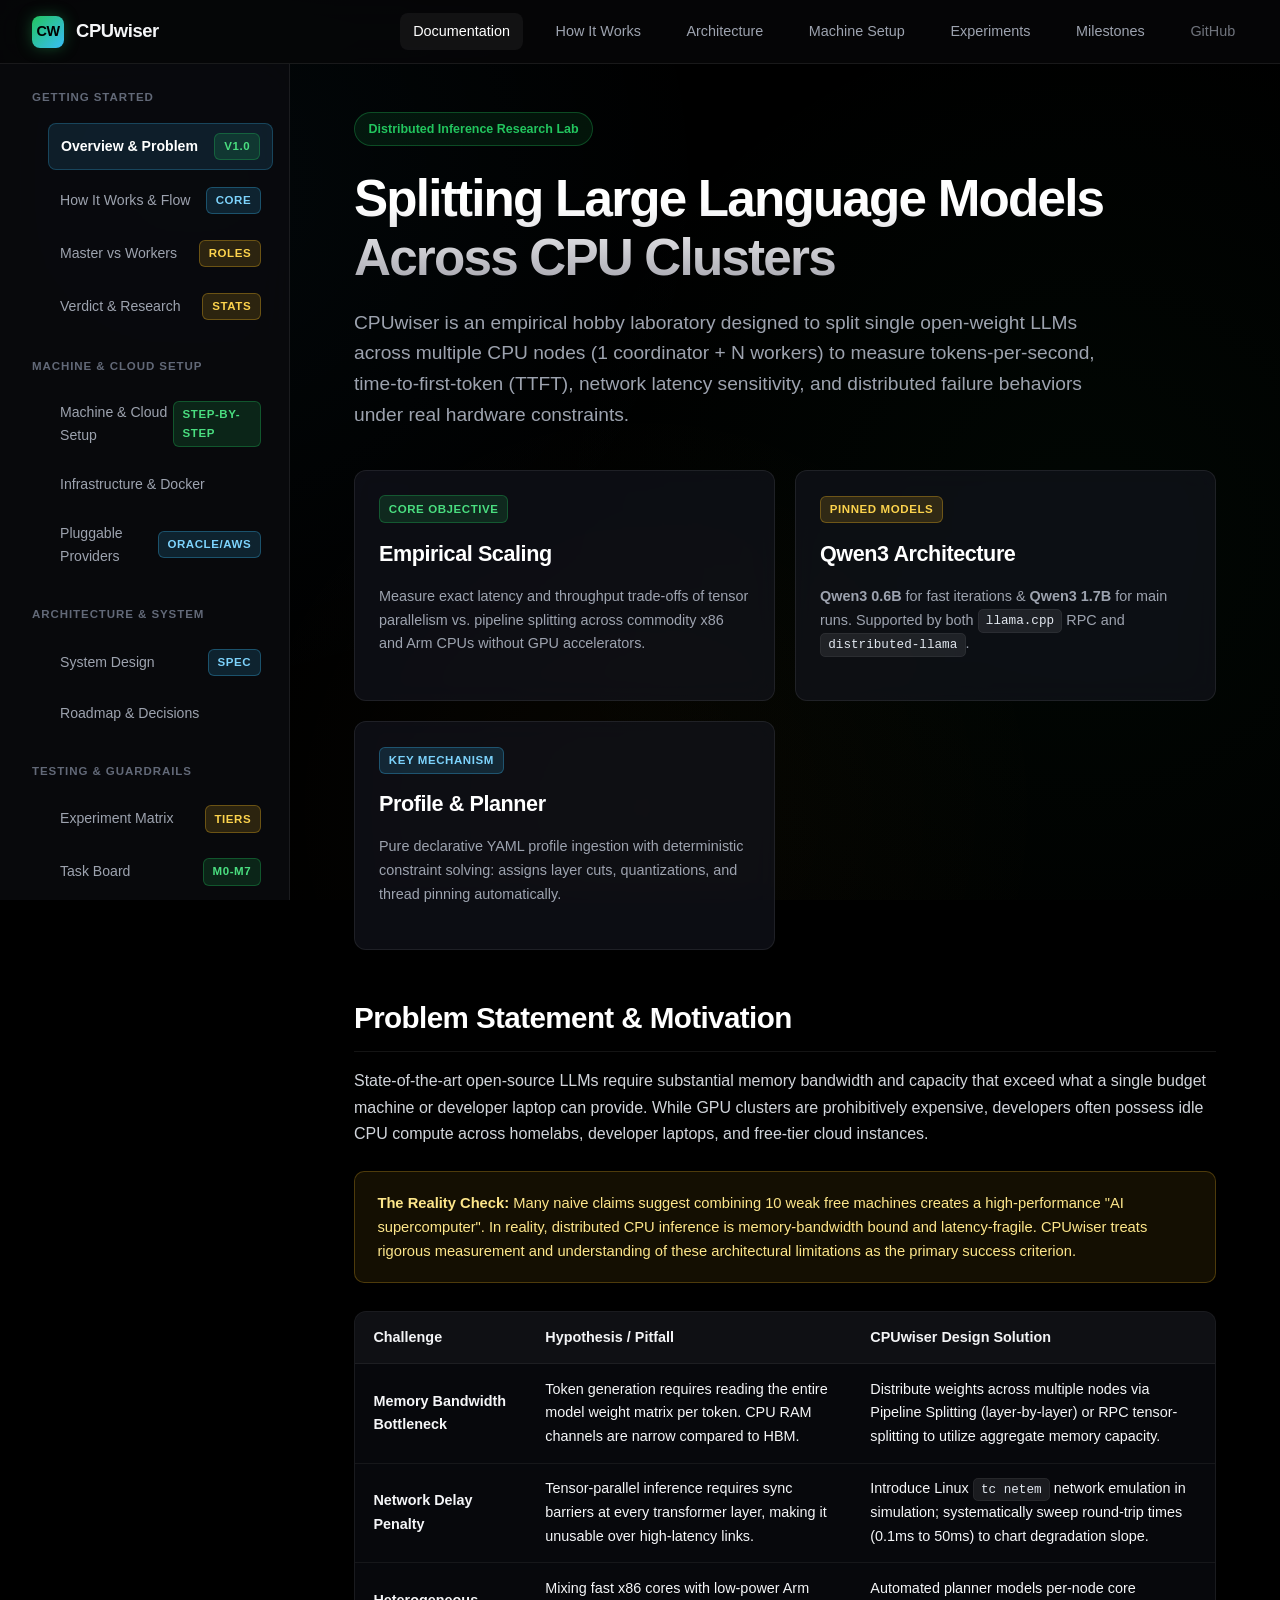
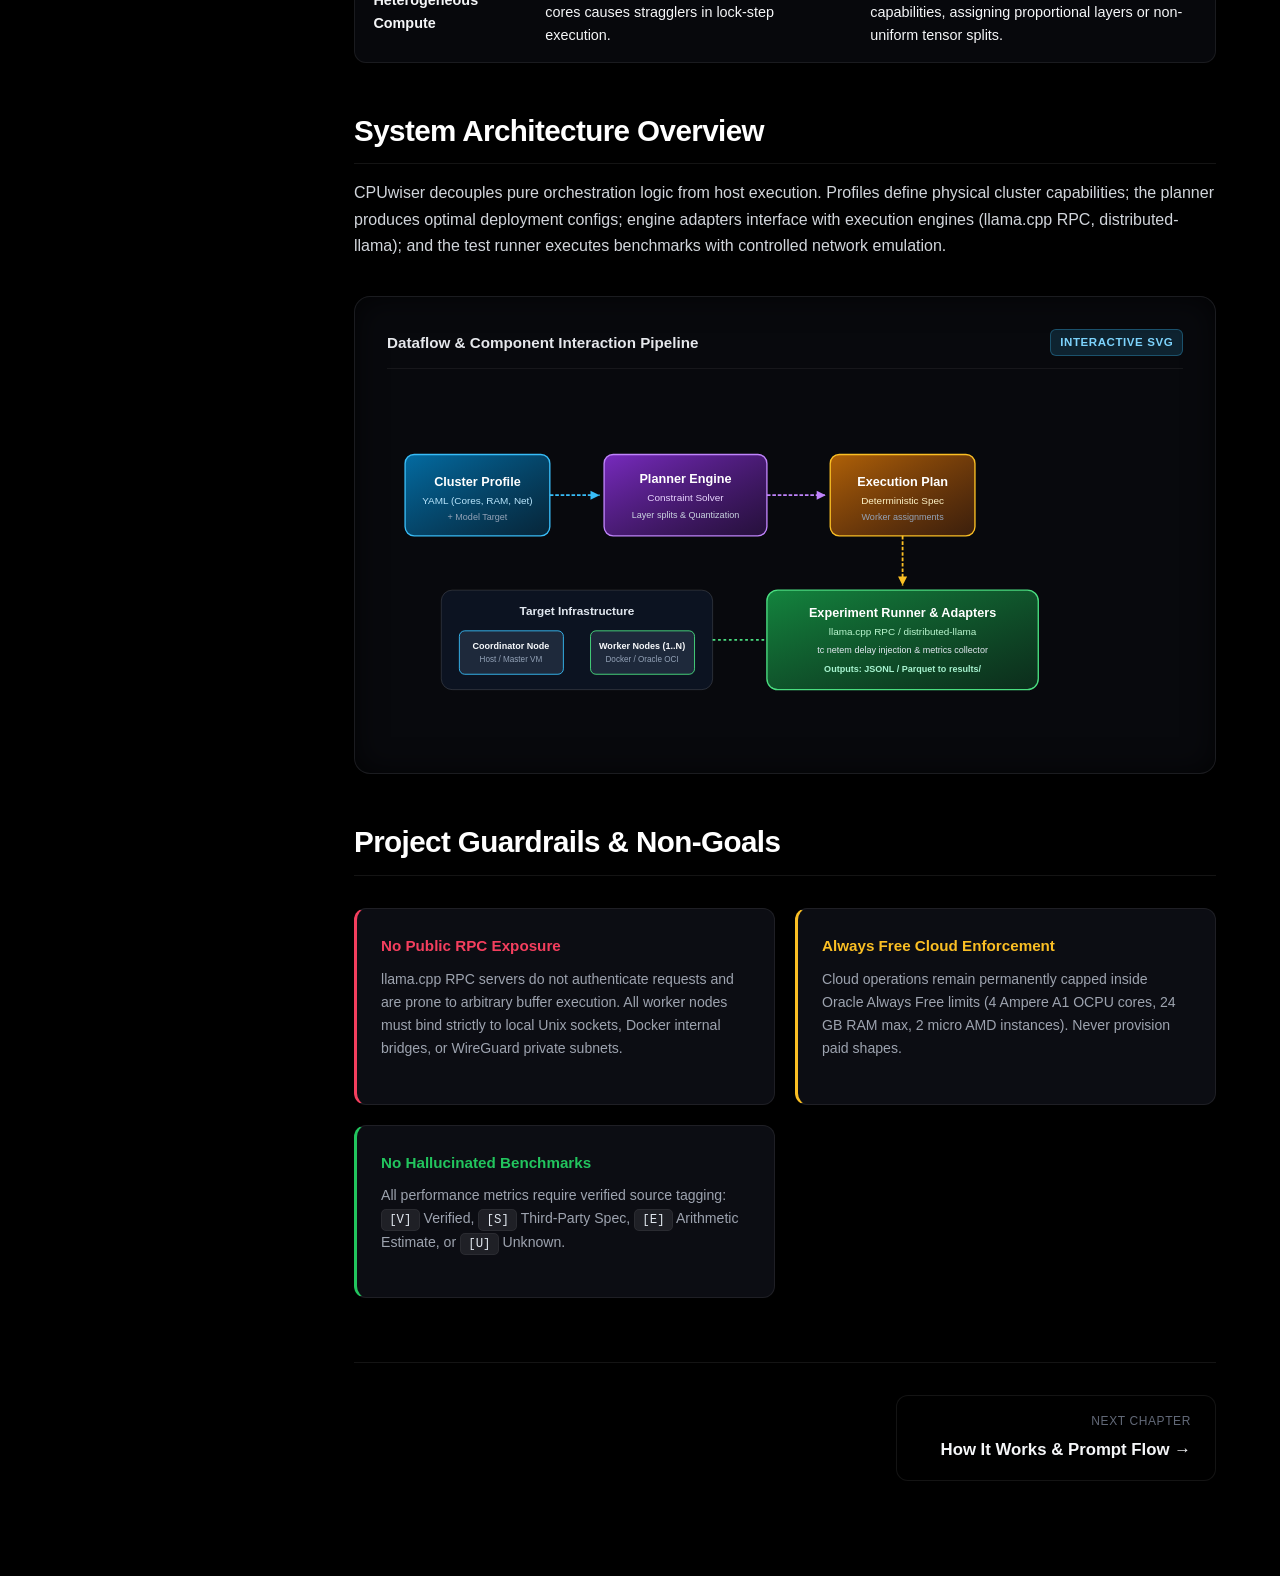
==== commit 7e7f8286: "doc html updated" ====
--- a/docs/index.html
+++ b/docs/index.html
@@ -16,7 +16,9 @@
     </a>
     <nav class="nav-links">
       <a href="index.html" class="nav-link active">Documentation</a>
+      <a href="website/how-it-works.html" class="nav-link">How It Works</a>
       <a href="website/design.html" class="nav-link">Architecture</a>
+      <a href="website/cloud-setup.html" class="nav-link">Machine Setup</a>
       <a href="website/experiments.html" class="nav-link">Experiments</a>
       <a href="website/tasks.html" class="nav-link">Milestones</a>
       <a href="https://github.com" target="_blank" class="nav-link" style="opacity: 0.7;">GitHub</a>
@@ -30,7 +32,18 @@
         <div class="sidebar-title">Getting Started</div>
         <ul class="sidebar-menu">
           <li class="sidebar-item active"><a href="index.html"><span>Overview & Problem</span> <span class="badge badge-green">v1.0</span></a></li>
+          <li class="sidebar-item"><a href="website/how-it-works.html"><span>How It Works & Flow</span> <span class="badge badge-cyan">Core</span></a></li>
+          <li class="sidebar-item"><a href="website/node-roles.html"><span>Master vs Workers</span> <span class="badge badge-yellow">Roles</span></a></li>
           <li class="sidebar-item"><a href="website/research.html"><span>Verdict & Research</span> <span class="badge badge-yellow">Stats</span></a></li>
+        </ul>
+      </div>
+
+      <div class="sidebar-group">
+        <div class="sidebar-title">Machine & Cloud Setup</div>
+        <ul class="sidebar-menu">
+          <li class="sidebar-item"><a href="website/cloud-setup.html"><span>Machine & Cloud Setup</span> <span class="badge badge-green">Step-by-step</span></a></li>
+          <li class="sidebar-item"><a href="website/infra.html"><span>Infrastructure & Docker</span></a></li>
+          <li class="sidebar-item"><a href="website/platforms.html"><span>Pluggable Providers</span> <span class="badge badge-cyan">Oracle/AWS</span></a></li>
         </ul>
       </div>
 
@@ -39,12 +52,11 @@
         <ul class="sidebar-menu">
           <li class="sidebar-item"><a href="website/design.html"><span>System Design</span> <span class="badge badge-cyan">Spec</span></a></li>
           <li class="sidebar-item"><a href="website/plan.html"><span>Roadmap & Decisions</span></a></li>
-          <li class="sidebar-item"><a href="website/infra.html"><span>Infrastructure & Cloud</span></a></li>
-        </ul>
-      </div>
-
-      <div class="sidebar-group">
-        <div class="sidebar-title">Testing & Execution</div>
+        </ul>
+      </div>
+
+      <div class="sidebar-group">
+        <div class="sidebar-title">Testing & Guardrails</div>
         <ul class="sidebar-menu">
           <li class="sidebar-item"><a href="website/experiments.html"><span>Experiment Matrix</span> <span class="badge badge-yellow">Tiers</span></a></li>
           <li class="sidebar-item"><a href="website/tasks.html"><span>Task Board</span> <span class="badge badge-green">M0-M7</span></a></li>
@@ -74,10 +86,10 @@
             </p>
           </div>
           <div class="glass-card">
-            <span class="badge badge-yellow">Target Environment</span>
-            <h3 style="margin-top: 0.75rem;">Zero-Cost Cluster</h3>
+            <span class="badge badge-yellow">Pinned Models</span>
+            <h3 style="margin-top: 0.75rem;">Qwen3 Architecture</h3>
             <p style="color: var(--text-secondary); font-size: 0.9rem;">
-              Runs on local Docker desktop setups and zero-dollar Oracle Always Free tier machines (up to 4 OCPU Arm A1 + 2 AMD E2.1.Micro nodes).
+              <strong>Qwen3 0.6B</strong> for fast iterations & <strong>Qwen3 1.7B</strong> for main runs. Supported by both <code>llama.cpp</code> RPC and <code>distributed-llama</code>.
             </p>
           </div>
           <div class="glass-card">
@@ -92,7 +104,7 @@
         <!-- Problem Statement & Solution Section -->
         <h2>Problem Statement & Motivation</h2>
         <p>
-          State-of-the-art open-source LLMs require substantial memory bandwidth and capacity that exceed what a single budget machine or developer laptop can provide. While GPU clusters are prohibitively expensive, developers often possess idle CPU compute across home homelabs, developer laptops, and free-tier cloud instances.
+          State-of-the-art open-source LLMs require substantial memory bandwidth and capacity that exceed what a single budget machine or developer laptop can provide. While GPU clusters are prohibitively expensive, developers often possess idle CPU compute across homelabs, developer laptops, and free-tier cloud instances.
         </p>
 
         <div class="callout callout-warning">
@@ -232,10 +244,6 @@
 
         <!-- Strict Lab Guardrails -->
         <h2>Project Guardrails & Non-Goals</h2>
-        <p>
-          To maintain scientific integrity and operational security, CPUwiser enforces strict boundaries:
-        </p>
-
         <div class="card-grid">
           <div class="glass-card" style="border-left: 3px solid var(--accent-red);">
             <strong style="color: var(--accent-red); font-size: 0.95rem;">No Public RPC Exposure</strong>
@@ -260,9 +268,9 @@
         <!-- Book-Style Footer Navigation -->
         <div class="doc-footer-nav">
           <div style="flex: 1;"></div>
-          <a href="website/design.html" class="doc-footer-btn" style="text-align: right;">
+          <a href="website/how-it-works.html" class="doc-footer-btn" style="text-align: right;">
             <span class="label">Next Chapter</span>
-            <span class="title">System Design & Components →</span>
+            <span class="title">How It Works & Prompt Flow →</span>
           </a>
         </div>
 
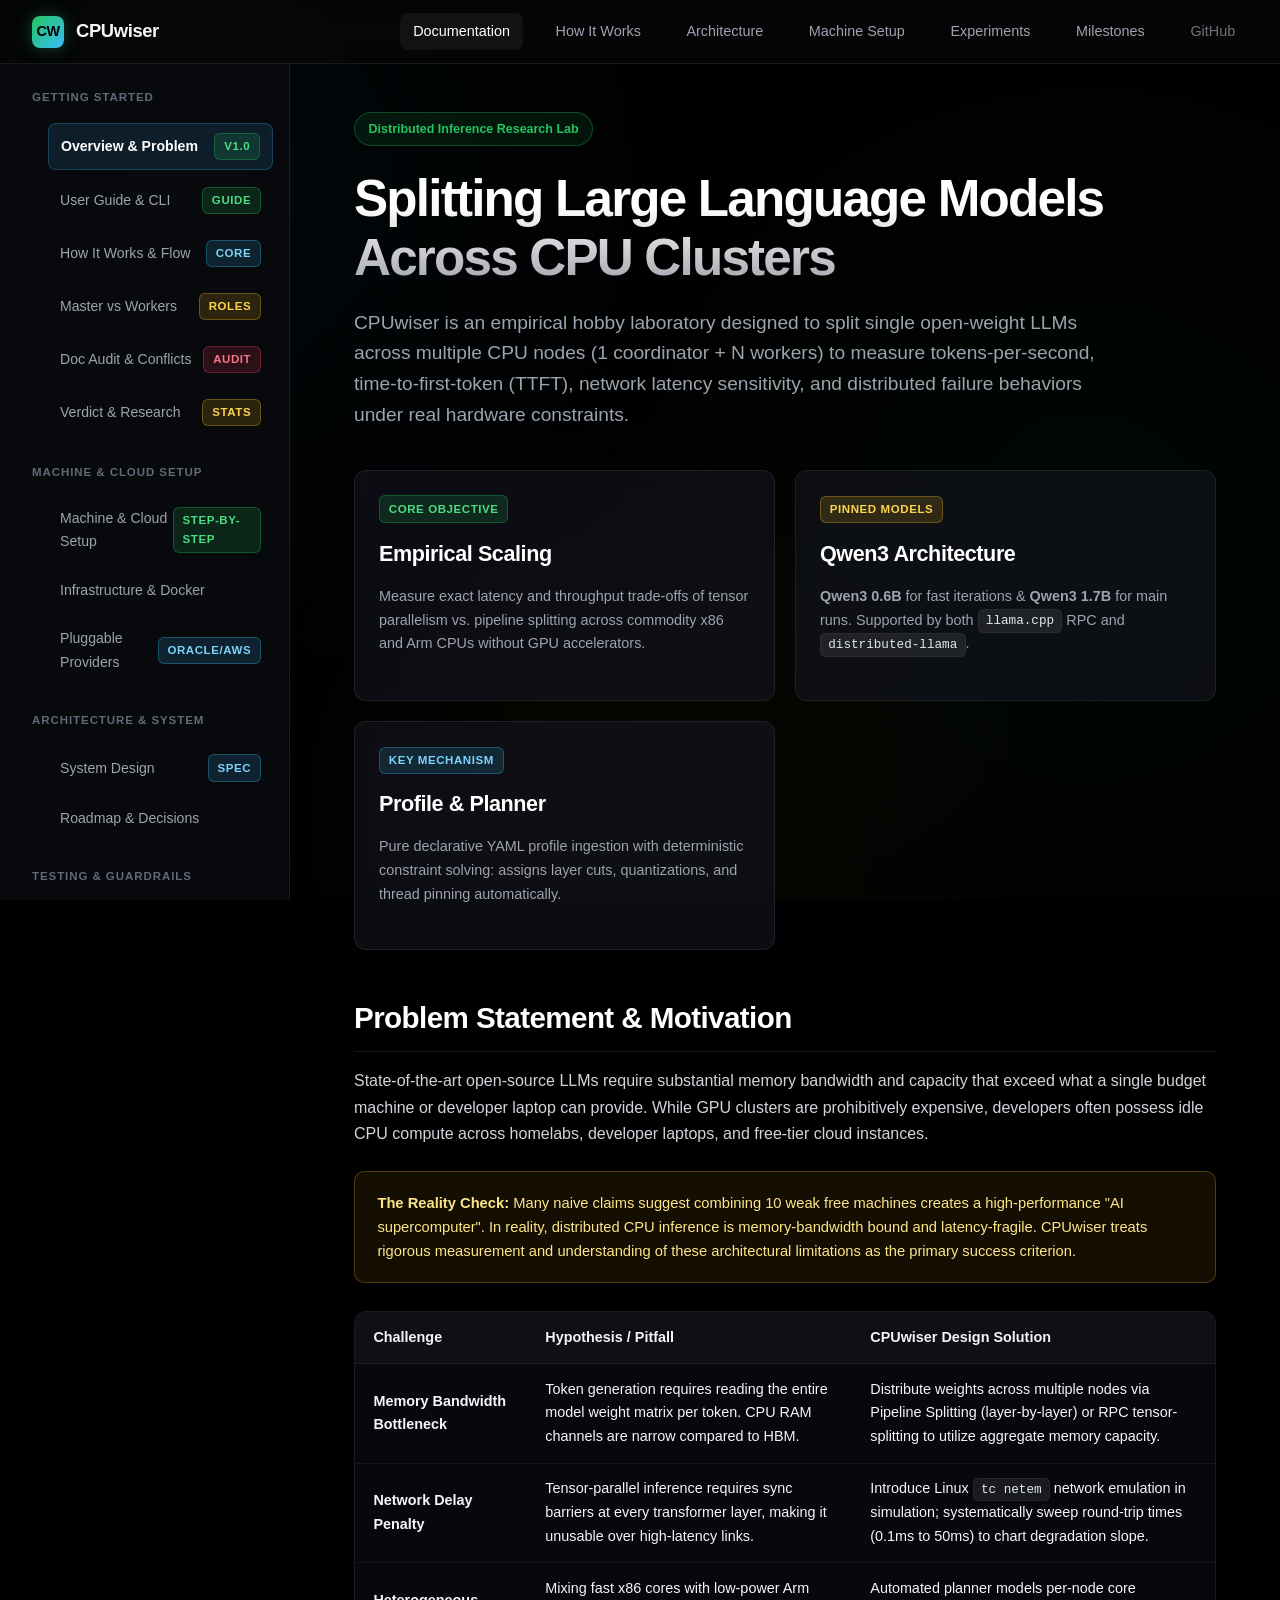
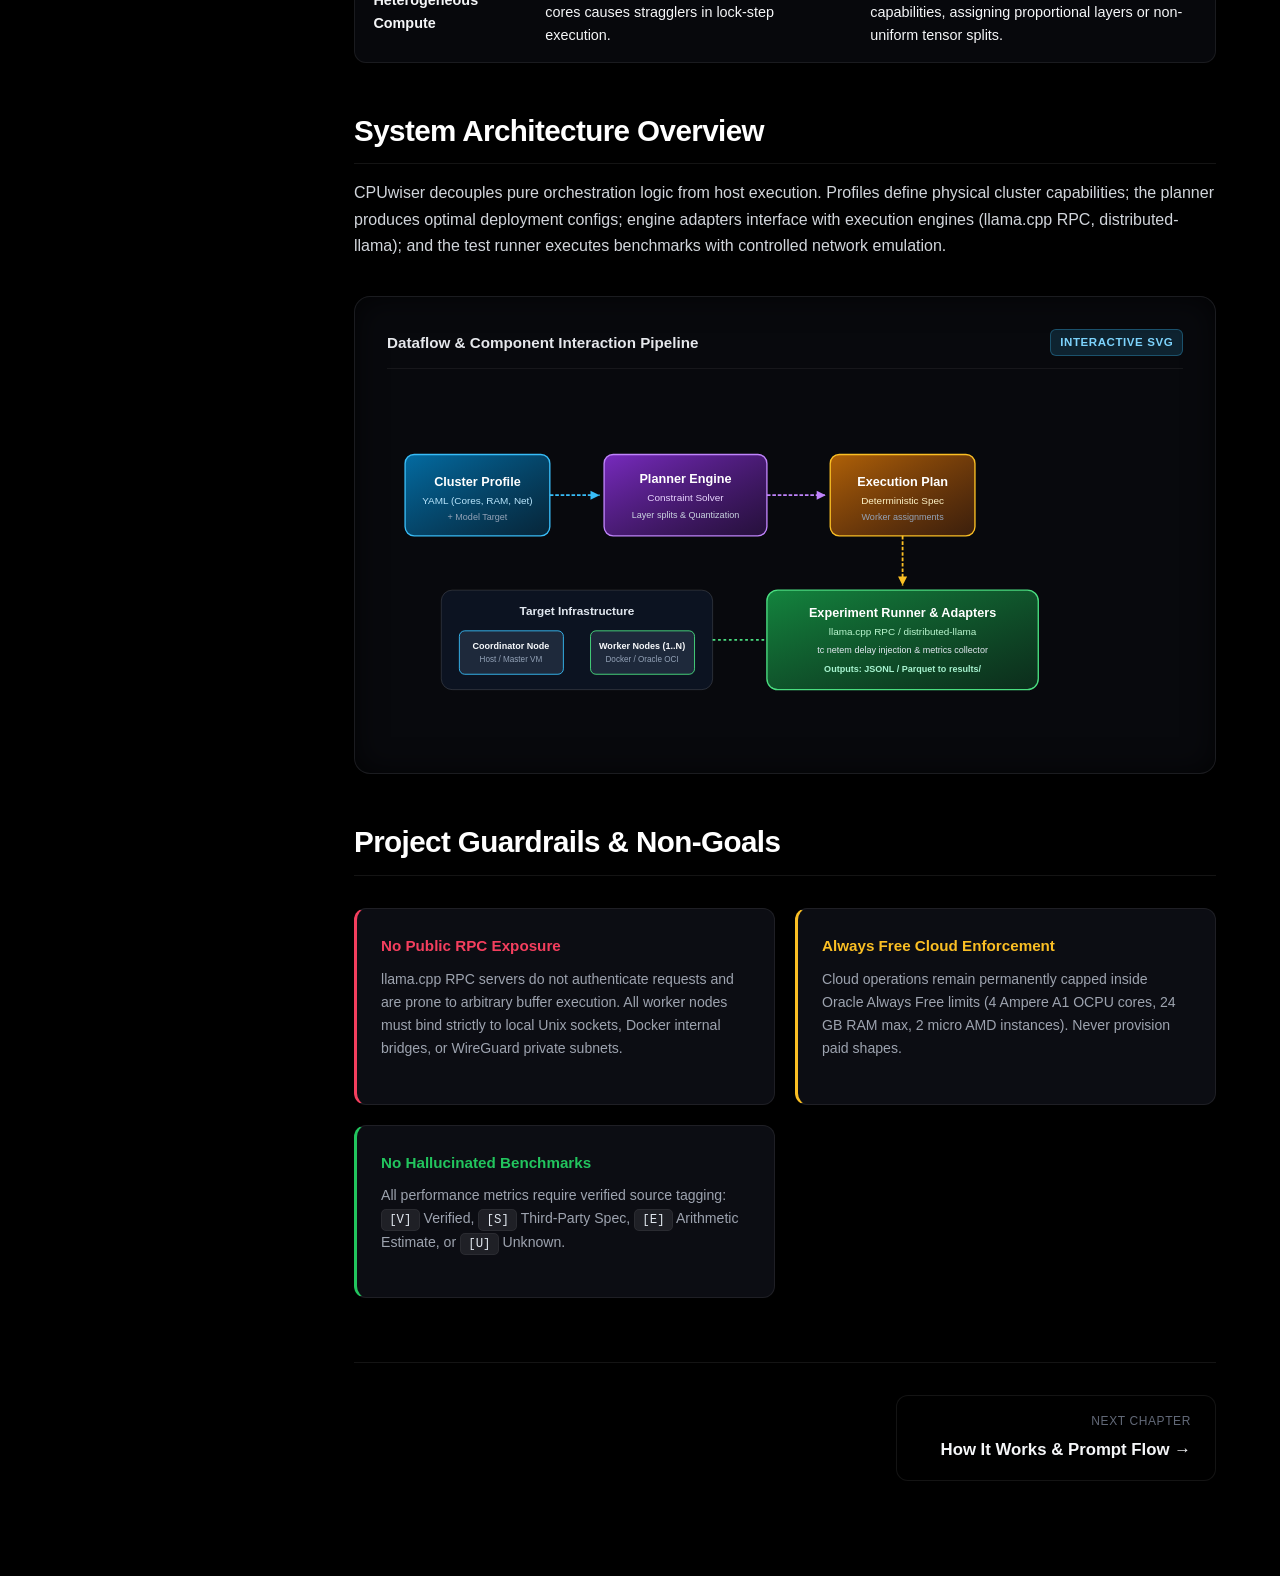
==== commit 63386470: "docs: add user guide, doc audit, and update documentation website" ====
--- a/docs/index.html
+++ b/docs/index.html
@@ -32,8 +32,10 @@
         <div class="sidebar-title">Getting Started</div>
         <ul class="sidebar-menu">
           <li class="sidebar-item active"><a href="index.html"><span>Overview & Problem</span> <span class="badge badge-green">v1.0</span></a></li>
+          <li class="sidebar-item"><a href="website/user-guide.html"><span>User Guide & CLI</span> <span class="badge badge-green">Guide</span></a></li>
           <li class="sidebar-item"><a href="website/how-it-works.html"><span>How It Works & Flow</span> <span class="badge badge-cyan">Core</span></a></li>
           <li class="sidebar-item"><a href="website/node-roles.html"><span>Master vs Workers</span> <span class="badge badge-yellow">Roles</span></a></li>
+          <li class="sidebar-item"><a href="website/doc-audit.html"><span>Doc Audit & Conflicts</span> <span class="badge badge-red">Audit</span></a></li>
           <li class="sidebar-item"><a href="website/research.html"><span>Verdict & Research</span> <span class="badge badge-yellow">Stats</span></a></li>
         </ul>
       </div>
